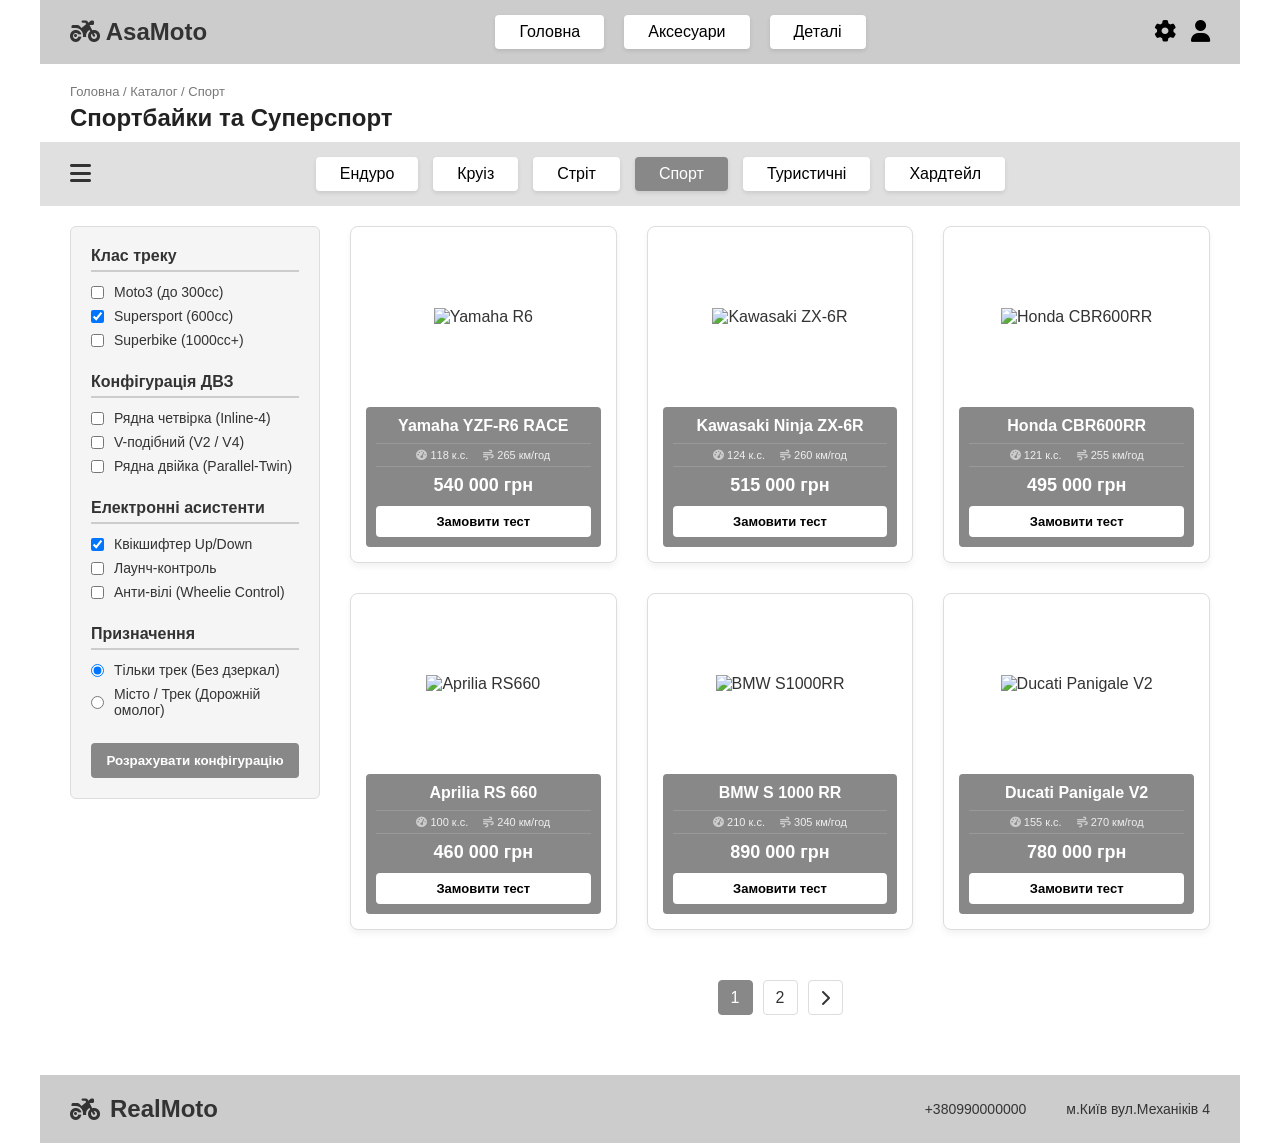
==== sport.html @ fb01b0fe "Add files via upload" ====
<!DOCTYPE html>
<html lang="uk">
<head>
    <meta charset="UTF-8">
    <meta name="viewport" content="width=device-width, initial-scale=1.0">
    <title>Спортбайки та Суперспорт — AsaMoto</title>
    <link rel="stylesheet" href="style.css">
    <link rel="stylesheet" href="https://cdnjs.cloudflare.com/ajax/libs/font-awesome/6.4.0/css/all.min.css">
</head>
<body>

    <header class="header">
        <div class="logo">
            <a href="index.html" style="text-decoration: none; color: inherit;">
                <i class="fa-solid fa-motorcycle"></i> AsaMoto
            </a>
        </div>
        <nav class="nav-menu">
            <a href="index.html" class="nav-btn">Головна</a>
            <a href="accessories.html" class="nav-btn">Аксесуари</a>
            <a href="parts.html" class="nav-btn">Деталі</a>
        </nav>
        <div class="user-actions">
            <button class="icon-btn"><i class="fa-solid fa-gear"></i></button>
            <button class="icon-btn"><i class="fa-solid fa-user"></i></button>
        </div>
    </header>

    <div class="page-title-container">
        <div class="breadcrumbs">Головна / Каталог / Спорт</div>
        <h1 class="main-page-title">Спортбайки та Суперспорт</h1>
    </div>

    <section class="categories-section">
        <div class="hamburger-menu"><i class="fa-solid fa-bars"></i></div>
        <div class="categories-grid">
            <a href="enduro.html" class="cat-btn" style="text-decoration: none;">Ендуро</a>
            <a href="cruise.html" class="cat-btn" style="text-decoration: none;">Круіз</a>
            <a href="street.html" class="cat-btn" style="text-decoration: none;">Стріт</a>
            <a href="sport.html" class="cat-btn active-page">Спорт</a>
            <a href="touring.html" class="cat-btn">Туристичні</a>
            <a href="hardtail.html" class="cat-btn">Хардтейл</a>
        </div>
    </section>

    <div class="catalog-container">
        
        <aside class="sidebar-filter">
            <div class="filter-group">
                <h3>Клас треку</h3>
                <label><input type="checkbox"> Moto3 (до 300cc)</label>
                <label><input type="checkbox" checked> Supersport (600cc)</label>
                <label><input type="checkbox"> Superbike (1000cc+)</label>
            </div>

            <div class="filter-group">
                <h3>Конфігурація ДВЗ</h3>
                <label><input type="checkbox"> Рядна четвірка (Inline-4)</label>
                <label><input type="checkbox"> V-подібний (V2 / V4)</label>
                <label><input type="checkbox"> Рядна двійка (Parallel-Twin)</label>
            </div>

            <div class="filter-group">
                <h3>Електронні асистенти</h3>
                <label><input type="checkbox" checked> Квікшифтер Up/Down</label>
                <label><input type="checkbox"> Лаунч-контроль</label>
                <label><input type="checkbox"> Анти-вілі (Wheelie Control)</label>
            </div>

            <div class="filter-group">
                <h3>Призначення</h3>
                <label><input type="radio" name="purpose" checked> Тільки трек (Без дзеркал)</label>
                <label><input type="radio" name="purpose"> Місто / Трек (Дорожній омолог)</label>
            </div>

            <button class="apply-filter-btn">Розрахувати конфігурацію</button>
        </aside>

        <main class="catalog-products">
            <div class="products-grid max-width-override">
                
                <div class="product-card bike-card sport-theme">
                    <div class="img-placeholder"><img src="assets/r6.jfif" alt="Yamaha R6"></div>
                    <div class="product-info">
                        <h4>Yamaha YZF-R6 RACE</h4>
                        <div class="bike-specs">
                            <span><i class="fa-solid fa-gauge-high"></i> 118 к.с.</span>
                            <span><i class="fa-solid fa-wind"></i> 265 км/год</span>
                        </div>
                        <p class="bike-price">540 000 грн</p>
                        <button class="buy-bike-btn">Замовити тест</button>
                    </div>
                </div>

                <div class="product-card bike-card sport-theme">
                    <div class="img-placeholder"><img src="assets/ZX-6R.jfif" alt="Kawasaki ZX-6R"></div>
                    <div class="product-info">
                        <h4>Kawasaki Ninja ZX-6R</h4>
                        <div class="bike-specs">
                            <span><i class="fa-solid fa-gauge-high"></i> 124 к.с.</span>
                            <span><i class="fa-solid fa-wind"></i> 260 км/год</span>
                        </div>
                        <p class="bike-price">515 000 грн</p>
                        <button class="buy-bike-btn">Замовити тест</button>
                    </div>
                </div>

                <div class="product-card bike-card sport-theme">
                    <div class="img-placeholder"><img src="assets/CBR600RR.jfif" alt="Honda CBR600RR"></div>
                    <div class="product-info">
                        <h4>Honda CBR600RR</h4>
                        <div class="bike-specs">
                            <span><i class="fa-solid fa-gauge-high"></i> 121 к.с.</span>
                            <span><i class="fa-solid fa-wind"></i> 255 км/год</span>
                        </div>
                        <p class="bike-price">495 000 грн</p>
                        <button class="buy-bike-btn">Замовити тест</button>
                    </div>
                </div>

                <div class="product-card bike-card sport-theme">
                    <div class="img-placeholder"><img src="assets/aprilia rs 660.jfif" alt="Aprilia RS660"></div>
                    <div class="product-info">
                        <h4>Aprilia RS 660</h4>
                        <div class="bike-specs">
                            <span><i class="fa-solid fa-gauge-high"></i> 100 к.с.</span>
                            <span><i class="fa-solid fa-wind"></i> 240 км/год</span>
                        </div>
                        <p class="bike-price">460 000 грн</p>
                        <button class="buy-bike-btn">Замовити тест</button>
                    </div>
                </div>

                <div class="product-card bike-card sport-theme">
                    <div class="img-placeholder"><img src="assets/s1000rr.jfif" alt="BMW S1000RR"></div>
                    <div class="product-info">
                        <h4>BMW S 1000 RR</h4>
                        <div class="bike-specs">
                            <span><i class="fa-solid fa-gauge-high"></i> 210 к.с.</span>
                            <span><i class="fa-solid fa-wind"></i> 305 км/год</span>
                        </div>
                        <p class="bike-price">890 000 грн</p>
                        <button class="buy-bike-btn">Замовити тест</button>
                    </div>
                </div>

                <div class="product-card bike-card sport-theme">
                    <div class="img-placeholder"><img src="assets/panigale v2.jfif" alt="Ducati Panigale V2"></div>
                    <div class="product-info">
                        <h4>Ducati Panigale V2</h4>
                        <div class="bike-specs">
                            <span><i class="fa-solid fa-gauge-high"></i> 155 к.с.</span>
                            <span><i class="fa-solid fa-wind"></i> 270 км/год</span>
                        </div>
                        <p class="bike-price">780 000 грн</p>
                        <button class="buy-bike-btn">Замовити тест</button>
                    </div>
                </div>

            </div>

            <div class="pagination">
                <a href="#" class="page-link active">1</a>
                <a href="#" class="page-link">2</a>
                <a href="#" class="page-link"><i class="fa-solid fa-chevron-right"></i></a>
            </div>
        </main>
    </div>

    <footer class="footer">
        <div class="logo">
            <i class="fa-solid fa-motorcycle"></i> RealMoto
        </div>
        <div class="footer-contacts">
            <span>+380990000000</span>
            <span>м.Київ вул.Механіків 4</span>
        </div>
    </footer>

</body>
</html>
---- style.css ----
/* ОБНУЛЕННЯ СТИЛІВ */
* {
    margin: 0;
    padding: 0;
    box-sizing: border-box;
    font-family: 'Segoe UI', Tahoma, Geneva, Verdana, sans-serif;
}

body {
    background-color: #ffffff;
    color: #333;
    display: flex;
    flex-direction: column;
    align-items: center;
}

/* ШАПКА */
.header, .sub-nav {
    width: 100%;
    max-width: 1200px;
    background-color: #cccccc;
    padding: 15px 30px;
    display: flex;
    justify-content: space-between;
    align-items: center;
}

.logo {
    font-weight: bold;
    font-size: 24px;
    display: flex;
    align-items: center;
    gap: 10px;
}

.nav-menu {
    display: flex;
    gap: 20px;
}

.nav-btn, .cat-btn {
    background-color: #ffffff;
    color: #000;
    text-decoration: none;
    padding: 8px 24px;
    border-radius: 4px;
    font-weight: 500;
    border: none;
    box-shadow: 0 2px 4px rgba(0,0,0,0.1);
    cursor: pointer;
    transition: 0.2s;
}

.nav-btn:hover, .cat-btn:hover {
    background-color: #e6e6e6;
}

.user-actions {
    display: flex;
    gap: 15px;
}

.icon-btn {
    background: none;
    border: none;
    font-size: 22px;
    cursor: pointer;
}

/* ГОЛОВНИЙ БАНЕР */
.hero-section {
    width: 100%;
    max-width: 1200px;
    background: linear-gradient(180deg, #bbbbbb 0%, #e0e0e0 100%);
    background: url("assets/Rectangle5.png") no-repeat center/cover;
    padding: 40px 20px;
    text-align: center;
    display: flex;
    flex-direction: column;
    align-items: center;
}

.hero-banner {
    background-color: rgba(170, 170, 170, 0.8);
    padding: 20px 40px;
    border-radius: 4px;
    margin-bottom: 30px;
    max-width: 800px;
}

.hero-banner h2 {
    font-size: 22px;
    margin-bottom: 10px;
    text-transform: uppercase;
}

.hero-title {
    font-size: 28px;
    font-weight: bold;
    margin-bottom: 10px;
}

.hero-subtitle {
    font-size: 22px;
    margin-bottom: 25px;
}

.cta-btn {
    background-color: #dddddd;
    border: 1px solid #999;
    padding: 10px 20px;
    font-size: 14px;
    cursor: pointer;
    border-radius: 4px;
}

/* КАТЕГОРІЇ */
.categories-section {
    width: 100%;
    max-width: 1200px;
    background-color: #e0e0e0;
    padding: 15px 30px;
    display: flex;
    align-items: center;
    gap: 20px;
}

.hamburger-menu {
    font-size: 24px;
    cursor: pointer;
}

.categories-grid {
    display: flex;
    flex-wrap: wrap;
    gap: 15px;
    justify-content: center;
    width: 100%;
}

/* СЕТКИ ТОВАРІВ */
.products-section, .parts-section {
    width: 100%;
    max-width: 1200px;
    padding: 30px 20px;
}

.section-title {
    text-align: center;
    margin-bottom: 20px;
    font-size: 16px;
    color: #555;
}

.products-grid, .parts-grid {
    display: grid;
    grid-template-columns: repeat(3, 1fr);
    gap: 30px;
    justify-items: center;
}

/* КАРТКИ */
.product-card, .part-card {
    background: #ffffff;
    border: 1px solid #ddd;
    border-radius: 8px;
    width: 100%;
    max-width: 280px;
    overflow: hidden;
    box-shadow: 0 4px 6px rgba(0,0,0,0.05);
    display: flex;
    flex-direction: column;
    align-items: center;
    padding: 15px;
}

.img-placeholder {
    width: 100%;
    height: 150px;
    display: flex;
    align-items: center;
    justify-content: center;
    margin-bottom: 15px;
}

.img-placeholder img {
    max-width: 100%;
    max-height: 100%;
    object-fit: contain;
}

.product-info, .part-info {
    background-color: #888888;
    color: #ffffff;
    width: 100%;
    text-align: center;
    padding: 10px;
    border-radius: 4px;
}

.product-info h4, .part-info h4 {
    font-size: 16px;
    margin-bottom: 5px;
}

/* ДРУГОРЯДНИЙ НАВІГАТОР */
.sub-nav {
    margin-top: 20px;
}

/* ПІДВАЛ */
.footer {
    width: 100%;
    max-width: 1200px;
    background-color: #cccccc;
    padding: 20px 30px;
    display: flex;
    justify-content: space-between;
    align-items: center;
    margin-top: 40px;
}

.footer-contacts {
    display: flex;
    gap: 40px;
    font-size: 14px;
    font-weight: 500;
}

/* АДАПТИВНІСТЬ (МОБІЛЬНА ВЕРСІЯ) */
@media (max-width: 768px) {
    .products-grid, .parts-grid {
        grid-template-columns: repeat(2, 1fr);
        gap: 15px;
    }
    
    .header, .sub-nav {
        flex-direction: column;
        gap: 15px;
        text-align: center;
    }

    .nav-menu {
        flex-direction: column;
        width: 100%;
    }

    .footer {
        flex-direction: column;
        gap: 15px;
        text-align: center;
    }

    .footer-contacts {
        flex-direction: column;
        gap: 10px;
    }
}

@media (max-width: 480px) {
    .products-grid, .parts-grid {
        grid-template-columns: 1fr;
    }
    
    .hero-title {
        font-size: 22px;
    }
    
    .hero-subtitle {
        font-size: 18px;
    }
}
/* СТИЛІ ДЛЯ СТОРІНКИ АКСЕСУАРІВ */

.active-page {
    background-color: #888888 !important;
    color: #fff !important;
}

.page-title-container {
    width: 100%;
    max-width: 1200px;
    padding: 20px 30px 10px 30px;
}

.breadcrumbs {
    font-size: 13px;
    color: #777;
    margin-bottom: 5px;
}

.main-page-title {
    font-size: 24px;
    font-weight: 700;
    color: #222;
}

/* МАКЕТ КАТАЛОГУ (САЙДБАР + СІТКА) */
.catalog-container {
    width: 100%;
    max-width: 1200px;
    display: flex;
    gap: 30px;
    padding: 20px 30px;
}

/* БОКОВИЙ ФІЛЬТР */
.sidebar-filter {
    flex: 0 0 250px;
    background-color: #f5f5f5;
    border: 1px solid #ddd;
    border-radius: 6px;
    padding: 20px;
    height: fit-content;
}

.filter-group {
    margin-bottom: 25px;
}

.filter-group h3 {
    font-size: 16px;
    margin-bottom: 12px;
    padding-bottom: 5px;
    border-bottom: 2px solid #ccc;
}

.filter-group label {
    display: flex;
    align-items: center;
    gap: 10px;
    font-size: 14px;
    margin-bottom: 8px;
    cursor: pointer;
}

.price-inputs {
    display: flex;
    gap: 10px;
}

.price-inputs input {
    width: 100%;
    padding: 6px;
    border: 1px solid #ccc;
    border-radius: 4px;
}

.apply-filter-btn {
    width: 100%;
    background-color: #888;
    color: #fff;
    border: none;
    padding: 10px;
    border-radius: 4px;
    font-weight: bold;
    cursor: pointer;
    transition: 0.2s;
}

.apply-filter-btn:hover {
    background-color: #666;
}

/* СІТКА КАТАЛОГУ */
.catalog-products {
    flex: 1;
    display: flex;
    flex-direction: column;
    gap: 30px;
}

/* Оновлення стилю ціни в картці запчастин */
.price-tag {
    display: block;
    font-weight: bold;
    margin-top: 8px;
    color: #fff;
    background-color: #444;
    padding: 3px 8px;
    border-radius: 3px;
    font-size: 13px;
}

/* ПАГІНАЦІЯ */
.pagination {
    display: flex;
    justify-content: center;
    gap: 10px;
    margin-top: 20px;
}

.page-link {
    display: flex;
    align-items: center;
    justify-content: center;
    width: 35px;
    height: 35px;
    border: 1px solid #ddd;
    background-color: #fff;
    color: #333;
    text-decoration: none;
    border-radius: 4px;
    font-weight: 500;
    transition: 0.2s;
}

.page-link.active, .page-link:hover {
    background-color: #888;
    color: #fff;
    border-color: #888;
}

/* АДАПТИВНІСТЬ ДЛЯ СТОРІНКИ КАТАЛОГУ */
@media (max-width: 992px) {
    .catalog-container {
        flex-direction: column;
    }
    
    .sidebar-filter {
        flex: 1;
        width: 100%;
    }
}
/* СТИЛІ ДЛЯ СТОРІНКИ ДЕТАЛЕЙ (ЗАПЧАСТИН) */

/* Панель підбору мотоцикла */
.moto-selector-section {
    width: 100%;
    max-width: 1200px;
    padding: 0 30px;
    margin-top: 15px;
}

.selector-container {
    background-color: #e0e0e0;
    border: 1px solid #ccc;
    border-radius: 6px;
    padding: 20px;
    display: flex;
    flex-direction: column;
    gap: 15px;
}

.selector-container h3 {
    font-size: 16px;
    color: #222;
    display: flex;
    align-items: center;
    gap: 8px;
}

.selector-inputs {
    display: flex;
    gap: 15px;
    flex-wrap: wrap;
}

.selector-inputs select {
    flex: 1;
    min-width: 180px;
    padding: 10px;
    border: 1px solid #bbb;
    border-radius: 4px;
    background-color: #fff;
    font-size: 14px;
    outline: none;
}

.find-parts-btn {
    background-color: #444;
    color: #fff;
    border: none;
    padding: 10px 25px;
    border-radius: 4px;
    font-weight: bold;
    cursor: pointer;
    transition: 0.2s;
}

.find-parts-btn:hover {
    background-color: #222;
}

/* Технічна картка запчастини */
.technical-card {
    position: relative;
    padding-top: 35px; /* місце для плашки статусу */
}

.stock-status {
    position: absolute;
    top: 10px;
    left: 10px;
    font-size: 11px;
    font-weight: bold;
    padding: 3px 8px;
    border-radius: 3px;
    text-transform: uppercase;
}

.in-stock {
    background-color: #d4edda;
    color: #155724;
}

.order-only {
    background-color: #fff3cd;
    color: #856404;
}

.out-of-stock {
    background-color: #f8d7da;
    color: #721c24;
}

.part-sku {
    display: block;
    font-size: 11px;
    color: #ddd;
    margin-top: 4px;
    font-style: italic;
}

/* Адаптивність для блоку вибору */
@media (max-width: 768px) {
    .selector-inputs {
        flex-direction: column;
    }
    .selector-inputs select, .find-parts-btn {
        width: 100%;
    }
}
/* СТИЛІ ДЛЯ СТОРІНКИ ЕНДУРО КАТАЛОГУ */

/* Скидання обмеження ширини для сітки, якщо вона знаходиться всередині каталогу */
.max-width-override {
    width: 100% !important;
    max-width: 100% !important;
    padding: 0 !important;
}

/* Спеціальна картка байка */
.bike-card {
    max-width: 100% !important; /* Дозволяє гнучко адаптуватись під сітку каталогу */
    transition: transform 0.2s, box-shadow 0.2s;
}

.bike-card:hover {
    transform: translateY(-5px);
    box-shadow: 0 6px 12px rgba(0,0,0,0.15);
}

/* Міні-іконки характеристик всередині картки */
.bike-specs {
    display: flex;
    justify-content: center;
    gap: 15px;
    font-size: 11px;
    color: #eee;
    margin: 8px 0;
    border-top: 1px solid #999;
    border-bottom: 1px solid #999;
    padding: 5px 0;
}

.bike-specs i {
    color: #ccc;
}

/* Ціна мотоцикла */
.bike-price {
    font-size: 18px;
    font-weight: bold;
    color: #fff;
    margin-top: 5px;
}

/* Кнопка "Детальніше / Купити" всередині картки */
.buy-bike-btn {
    width: 100%;
    background-color: #ffffff;
    color: #000;
    border: none;
    padding: 8px;
    margin-top: 10px;
    border-radius: 4px;
    font-weight: bold;
    font-size: 13px;
    cursor: pointer;
    transition: background 0.2s;
}

.buy-bike-btn:hover {
    background-color: #dddddd;
}
/* СТИЛІ ДЛЯ СТОРІНКИ СТРІТ-БАЙКІВ (STREET/NAKED) */

/* Особливий урбаністичний стиль для карток стріт-байків */
.street-theme .product-info {
    background-color: #555555; /* Світліший сталевий відтінок */
    border-top: 2px solid #888;
}

.street-theme .bike-specs {
    border-color: #777;
    color: #fff;
}

.street-theme .bike-price {
    color: #ffffff;
    font-size: 19px;
    margin-top: 4px;
}

/* Кнопка запису на Тест-драйв, що актуально для міських байків */
.street-theme .buy-bike-btn {
    background-color: #222222;
    color: #ffffff;
    border: 1px solid #444;
    text-transform: uppercase;
    font-size: 12px;
    letter-spacing: 0.5px;
}

.street-theme .buy-bike-btn:hover {
    background-color: #000000;
    border-color: #666;
}

/* Іконки специфікацій */
.street-theme .bike-specs i {
    color: #deff9a; /* Яскравий акцент на іконках ваги та потужності */
    margin-right: 4px;
}
/* СТИЛІ ДЛЯ ГОЛОВНОЇ СТОРІНКИ КАТАЛОГУ (CATALOG HUB) */

.main-catalog-wrapper {
    max-width: 1200px;
    width: 100%;
    margin: 40px auto;
    padding: 0 20px;
}

/* Сітка для 6 категорій: 3 в ряд на великих екранах, 2 на планшетах, 1 на смартфонах */
.catalog-hub-grid {
    display: grid;
    grid-template-columns: repeat(auto-fit, minmax(340px, 1fr));
    gap: 30px;
}

/* Базова картка категорії */
.category-hub-card {
    background-color: #333333;
    border-radius: 12px;
    padding: 40px 30px;
    display: flex;
    flex-direction: column;
    justify-content: space-between;
    min-height: 280px;
    transition: transform 0.3s ease, box-shadow 0.3s ease;
    border: 1px solid #444;
}

.category-hub-card:hover {
    transform: translateY(-5px);
}

/* Іконки класів */
.hub-icon {
    font-size: 36px;
    margin-bottom: 20px;
}

.category-hub-card h2 {
    color: #ffffff;
    margin: 0 0 10px 0;
    font-size: 26px;
}

.category-hub-card p {
    color: #cccccc;
    font-size: 15px;
    line-height: 1.5;
    margin: 0 0 25px 0;
}

/* Кнопка переходу */
.hub-link-btn {
    display: inline-flex;
    align-items: center;
    gap: 10px;
    color: #ffffff;
    text-decoration: none;
    font-weight: 600;
    font-size: 15px;
    align-self: flex-start;
    transition: gap 0.2s ease;
}

.category-hub-card:hover .hub-link-btn {
    gap: 15px; /* Ефект висування стрілочки при наведенні */
}

/* УНІКАЛЬНІ АКЦЕНТИ ДЛЯ КОЖНОЇ КАТЕГОРІЇ (ІНТЕГРАЦІЯ СТИЛІВ) */

/* Ендуро - Зелений */
.hub-enduro { border-left: 5px solid #2ecc71; }
.hub-enduro .hub-icon { color: #2ecc71; }
.hub-enduro .hub-link-btn:hover { color: #2ecc71; }
.hub-enduro:hover { box-shadow: 0 10px 20px rgba(46, 204, 113, 0.15); }

/* Круіз - Темно-сірий/Хром */
.hub-cruise { border-left: 5px solid #777777; background-color: #2c2c2c; }
.hub-cruise .hub-icon { color: #aaaaaa; }
.hub-cruise .hub-link-btn:hover { color: #aaaaaa; }
.hub-cruise:hover { box-shadow: 0 10px 20px rgba(255, 255, 255, 0.05); }

/* Стріт - Сталевий/Салатовий */
.hub-street { border-left: 5px solid #deff9a; }
.hub-street .hub-icon { color: #deff9a; }
.hub-street .hub-link-btn:hover { color: #deff9a; }
.hub-street:hover { box-shadow: 0 10px 20px rgba(222, 255, 154, 0.15); }

/* Спорт - Червоний */
.hub-sport { border-left: 5px solid #ff4444; background-color: #1e1e1e; }
.hub-sport .hub-icon { color: #ff4444; }
.hub-sport .hub-link-btn:hover { color: #ff4444; }
.hub-sport:hover { box-shadow: 0 10px 20px rgba(255, 68, 68, 0.15); }

/* Туристичні - Синій */
.hub-touring { border-left: 5px solid #4a90e2; background-color: #2b3a4a; }
.hub-touring .hub-icon { color: #4a90e2; }
.hub-touring .hub-link-btn:hover { color: #4a90e2; }
.hub-touring:hover { box-shadow: 0 10px 20px rgba(74, 144, 226, 0.15); }

/* Хардтейл - Мідний */
.hub-hardtail { border-left: 5px solid #c97d4c; background-color: #241f1c; }
.hub-hardtail .hub-icon { color: #c97d4c; }
.hub-hardtail .hub-link-btn:hover { color: #c97d4c; }
.hub-hardtail:hover { box-shadow: 0 10px 20px rgba(201, 125, 76, 0.15); }

/* СТИЛІ ДЛЯ СТОРІНКИ ОБРАТИ КОНСУЛЬТАЦІЮ */

.consultation-container {
    max-width: 1100px;
    width: 100%;
    margin: 30px auto;
    padding: 0 20px;
    display: grid;
    grid-template-columns: 1fr;
    gap: 50px;
}

.consultation-types h2, 
.consultation-form-section h2 {
    color: #ffffff;
    font-size: 22px;
    margin-bottom: 25px;
    font-weight: 500;
}

/* Сітка карток вибору консультації */
.consultation-grid {
    display: grid;
    grid-template-columns: repeat(auto-fit, minmax(240px, 1fr));
    gap: 20px;
}

/* Скриваємо стандартний радіо-баттон, робимо саму картку перемикачем */
.consult-card input[type="radio"] {
    display: none;
}

.consult-card-content {
    background-color: #333333;
    border: 1px solid #444;
    border-radius: 10px;
    padding: 25px 20px;
    display: flex;
    flex-direction: column;
    height: 100%;
    cursor: pointer;
    transition: all 0.2s ease;
}

.consult-icon {
    font-size: 28px;
    color: #888888;
    margin-bottom: 15px;
    transition: color 0.2s ease;
}

.consult-card-content h3 {
    color: #ffffff;
    margin: 0 0 10px 0;
    font-size: 18px;
}

.consult-card-content p {
    color: #aaaaaa;
    font-size: 14px;
    line-height: 1.5;
    margin: 0;
}

/* СТИЛЬ ПРИ ВИБОРІ КАРТКИ */
.consult-card input[type="radio"]:checked + .consult-card-content {
    background-color: #2c2c2c;
    border-color: #ffffff;
    box-shadow: 0 0 15px rgba(255, 255, 255, 0.05);
}

.consult-card input[type="radio"]:checked + .consult-card-content .consult-icon {
    color: #ffffff; /* Іконка стає білою/активною */
}

/* СТИЛІЗАЦІЯ ФОРМИ */
.real-consult-form {
    background-color: #262626;
    border: 1px solid #333;
    border-radius: 12px;
    padding: 40px;
    max-width: 650px;
    width: 100%;
}

.form-input-group {
    display: flex;
    flex-direction: column;
    gap: 8px;
    margin-bottom: 25px;
}

.form-input-group label {
    color: #cccccc;
    font-size: 15px;
}

.form-input-group input[type="text"],
.form-input-group input[type="tel"],
.form-input-group textarea {
    background-color: #1a1a1a;
    border: 1px solid #444;
    border-radius: 6px;
    padding: 12px 16px;
    color: #ffffff;
    font-family: inherit;
    font-size: 15px;
    outline: none;
    transition: border-color 0.2s ease;
}

.form-input-group input:focus,
.form-input-group textarea:focus {
    border-color: #888;
}

/* Вибір месенджера */
.messenger-selector {
    display: flex;
    gap: 12px;
    flex-wrap: wrap;
}

.messenger-selector input[type="radio"] {
    display: none;
}

.messenger-selector span {
    display: inline-flex;
    align-items: center;
    gap: 8px;
    background-color: #1a1a1a;
    border: 1px solid #444;
    padding: 10px 20px;
    border-radius: 6px;
    color: #aaaaaa;
    cursor: pointer;
    font-size: 14px;
    transition: all 0.2s ease;
}

.messenger-selector input[type="radio"]:checked + span {
    background-color: #ffffff;
    color: #000000;
    border-color: #ffffff;
    font-weight: 600;
}

/* Головна кнопка відправки */
.submit-consult-btn {
    background-color: #ffffff;
    color: #000000;
    border: none;
    border-radius: 6px;
    padding: 15px 30px;
    font-size: 16px;
    font-weight: 600;
    cursor: pointer;
    width: 100%;
    transition: background-color 0.2s ease;
}

.submit-consult-btn:hover {
    background-color: #cccccc;
}

/* Адаптивність форми для мобільних пристроїв */
@media (max-width: 600px) {
    .real-consult-form {
        padding: 25px 20px;
    }
    .messenger-selector {
        flex-direction: column;
    }
    .messenger-selector span {
        width: 100%;
        justify-content: center;
    }
}
/* СТИЛІ ДЛЯ СТОРІНКИ ОБРАТИ КОНСУЛЬТАЦІЮ */

.consultation-container {
    max-width: 1100px;
    width: 100%;
    margin: 30px auto;
    padding: 0 20px;
    display: grid;
    grid-template-columns: 1fr;
    gap: 50px;
}

.consultation-types h2, 
.consultation-form-section h2 {
    color: #ffffff;
    font-size: 22px;
    margin-bottom: 25px;
    font-weight: 500;
}

/* Сітка карток вибору консультації */
.consultation-grid {
    display: grid;
    grid-template-columns: repeat(auto-fit, minmax(240px, 1fr));
    gap: 20px;
}

/* Скриваємо стандартний радіо-баттон, робимо саму картку перемикачем */
.consult-card input[type="radio"] {
    display: none;
}

.consult-card-content {
    background-color: #333333;
    border: 1px solid #444;
    border-radius: 10px;
    padding: 25px 20px;
    display: flex;
    flex-direction: column;
    height: 100%;
    cursor: pointer;
    transition: all 0.2s ease;
}

.consult-icon {
    font-size: 28px;
    color: #888888;
    margin-bottom: 15px;
    transition: color 0.2s ease;
}

.consult-card-content h3 {
    color: #ffffff;
    margin: 0 0 10px 0;
    font-size: 18px;
}

.consult-card-content p {
    color: #aaaaaa;
    font-size: 14px;
    line-height: 1.5;
    margin: 0;
}

/* СТИЛЬ ПРИ ВИБОРІ КАРТКИ */
.consult-card input[type="radio"]:checked + .consult-card-content {
    background-color: #2c2c2c;
    border-color: #ffffff;
    box-shadow: 0 0 15px rgba(255, 255, 255, 0.05);
}

.consult-card input[type="radio"]:checked + .consult-card-content .consult-icon {
    color: #ffffff; /* Іконка стає білою/активною */
}

/* СТИЛІЗАЦІЯ ФОРМИ */
.real-consult-form {
    background-color: #262626;
    border: 1px solid #333;
    border-radius: 12px;
    padding: 40px;
    max-width: 650px;
    width: 100%;
}

.form-input-group {
    display: flex;
    flex-direction: column;
    gap: 8px;
    margin-bottom: 25px;
}

.form-input-group label {
    color: #cccccc;
    font-size: 15px;
}

.form-input-group input[type="text"],
.form-input-group input[type="tel"],
.form-input-group textarea {
    background-color: #1a1a1a;
    border: 1px solid #444;
    border-radius: 6px;
    padding: 12px 16px;
    color: #ffffff;
    font-family: inherit;
    font-size: 15px;
    outline: none;
    transition: border-color 0.2s ease;
}

.form-input-group input:focus,
.form-input-group textarea:focus {
    border-color: #888;
}

/* Вибір месенджера */
.messenger-selector {
    display: flex;
    gap: 12px;
    flex-wrap: wrap;
}

.messenger-selector input[type="radio"] {
    display: none;
}

.messenger-selector span {
    display: inline-flex;
    align-items: center;
    gap: 8px;
    background-color: #1a1a1a;
    border: 1px solid #444;
    padding: 10px 20px;
    border-radius: 6px;
    color: #aaaaaa;
    cursor: pointer;
    font-size: 14px;
    transition: all 0.2s ease;
}

.messenger-selector input[type="radio"]:checked + span {
    background-color: #ffffff;
    color: #000000;
    border-color: #ffffff;
    font-weight: 600;
}

/* Головна кнопка відправки */
.submit-consult-btn {
    background-color: #ffffff;
    color: #000000;
    border: none;
    border-radius: 6px;
    padding: 15px 30px;
    font-size: 16px;
    font-weight: 600;
    cursor: pointer;
    width: 100%;
    transition: background-color 0.2s ease;
}

.submit-consult-btn:hover {
    background-color: #cccccc;
}

/* Адаптивність форми для мобільних пристроїв */
@media (max-width: 600px) {
    .real-consult-form {
        padding: 25px 20px;
    }
    .messenger-selector {
        flex-direction: column;
    }
    .messenger-selector span {
        width: 100%;
        justify-content: center;
    }
}
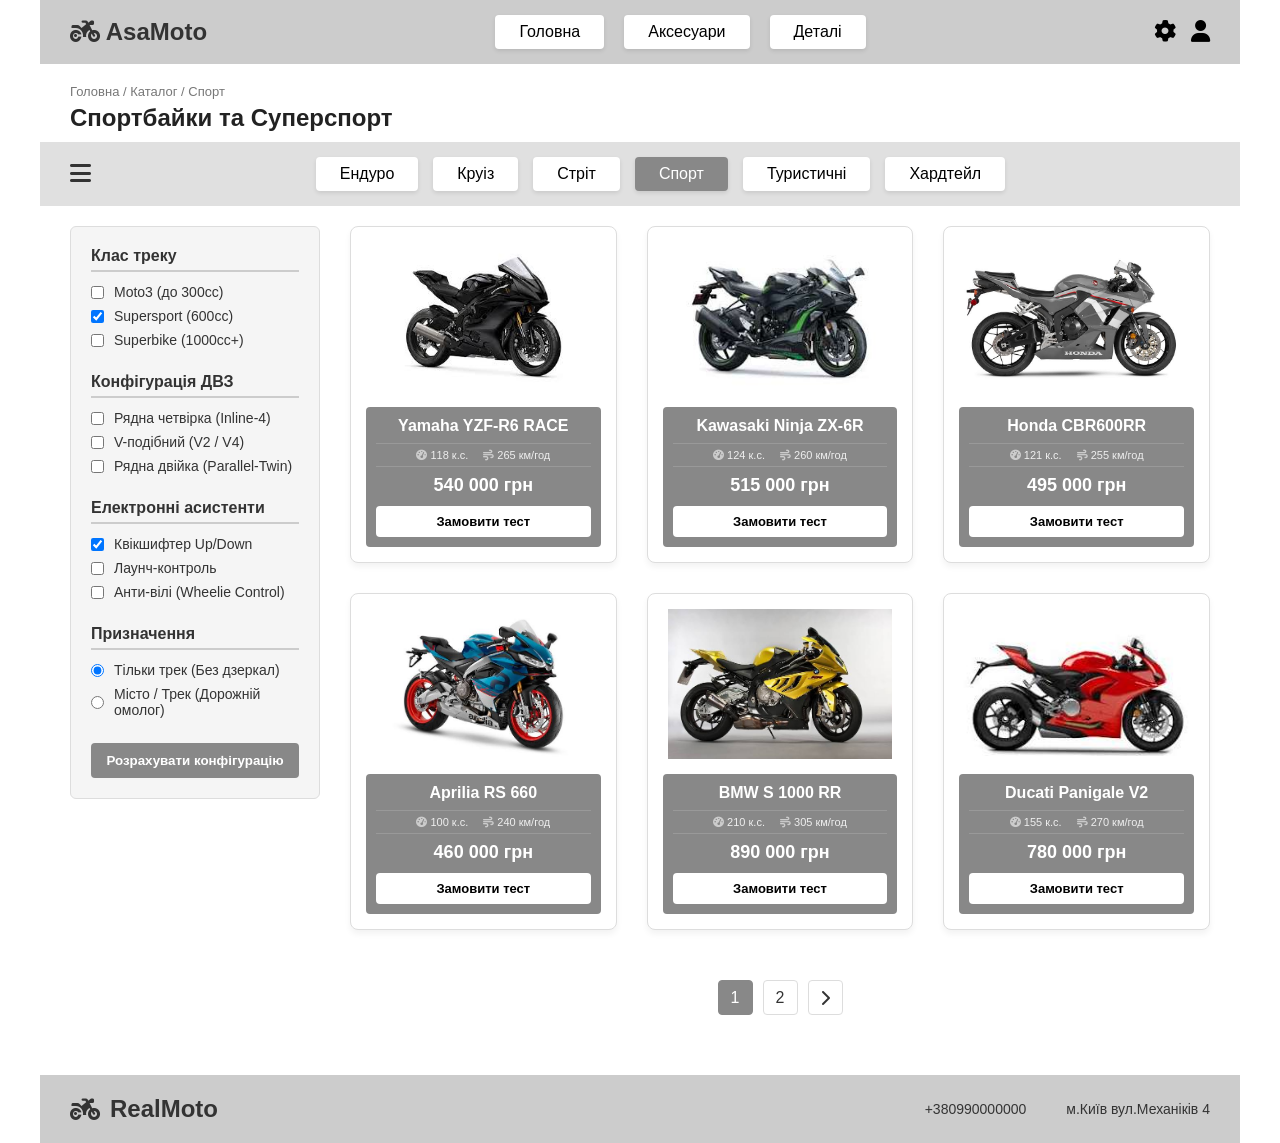
==== commit 22309cfc: "Add files via upload" ====
--- a/sport.html
+++ b/sport.html
@@ -80,7 +80,7 @@
             <div class="products-grid max-width-override">
                 
                 <div class="product-card bike-card sport-theme">
-                    <div class="img-placeholder"><img src="assets/r6.jfif" alt="Yamaha R6"></div>
+                    <div class="img-placeholder"><img src="assets/r6.jpg" alt="Yamaha R6"></div>
                     <div class="product-info">
                         <h4>Yamaha YZF-R6 RACE</h4>
                         <div class="bike-specs">
@@ -93,7 +93,7 @@
                 </div>
 
                 <div class="product-card bike-card sport-theme">
-                    <div class="img-placeholder"><img src="assets/ZX-6R.jfif" alt="Kawasaki ZX-6R"></div>
+                    <div class="img-placeholder"><img src="assets/zh-6r.jpg" alt="Kawasaki ZX-6R"></div>
                     <div class="product-info">
                         <h4>Kawasaki Ninja ZX-6R</h4>
                         <div class="bike-specs">
@@ -106,7 +106,7 @@
                 </div>
 
                 <div class="product-card bike-card sport-theme">
-                    <div class="img-placeholder"><img src="assets/CBR600RR.jfif" alt="Honda CBR600RR"></div>
+                    <div class="img-placeholder"><img src="assets/cbr600rr.jpg" alt="Honda CBR600RR"></div>
                     <div class="product-info">
                         <h4>Honda CBR600RR</h4>
                         <div class="bike-specs">
@@ -119,7 +119,7 @@
                 </div>
 
                 <div class="product-card bike-card sport-theme">
-                    <div class="img-placeholder"><img src="assets/aprilia rs 660.jfif" alt="Aprilia RS660"></div>
+                    <div class="img-placeholder"><img src="assets/apriliars660.jpg" alt="Aprilia RS660"></div>
                     <div class="product-info">
                         <h4>Aprilia RS 660</h4>
                         <div class="bike-specs">
@@ -132,7 +132,7 @@
                 </div>
 
                 <div class="product-card bike-card sport-theme">
-                    <div class="img-placeholder"><img src="assets/s1000rr.jfif" alt="BMW S1000RR"></div>
+                    <div class="img-placeholder"><img src="assets/s1000rr.jpg" alt="BMW S1000RR"></div>
                     <div class="product-info">
                         <h4>BMW S 1000 RR</h4>
                         <div class="bike-specs">
@@ -145,7 +145,7 @@
                 </div>
 
                 <div class="product-card bike-card sport-theme">
-                    <div class="img-placeholder"><img src="assets/panigale v2.jfif" alt="Ducati Panigale V2"></div>
+                    <div class="img-placeholder"><img src="assets/panigalev2.jpg" alt="Ducati Panigale V2"></div>
                     <div class="product-info">
                         <h4>Ducati Panigale V2</h4>
                         <div class="bike-specs">
--- a/style.css
+++ b/style.css
@@ -72,7 +72,7 @@
     width: 100%;
     max-width: 1200px;
     background: linear-gradient(180deg, #bbbbbb 0%, #e0e0e0 100%);
-    background: url("assets/Rectangle5.png") no-repeat center/cover;
+    background: url("assets/rectangle5.png") no-repeat center/cover;
     padding: 40px 20px;
     text-align: center;
     display: flex;
@@ -1097,4 +1097,4 @@
         width: 100%;
         justify-content: center;
     }
-}+}
